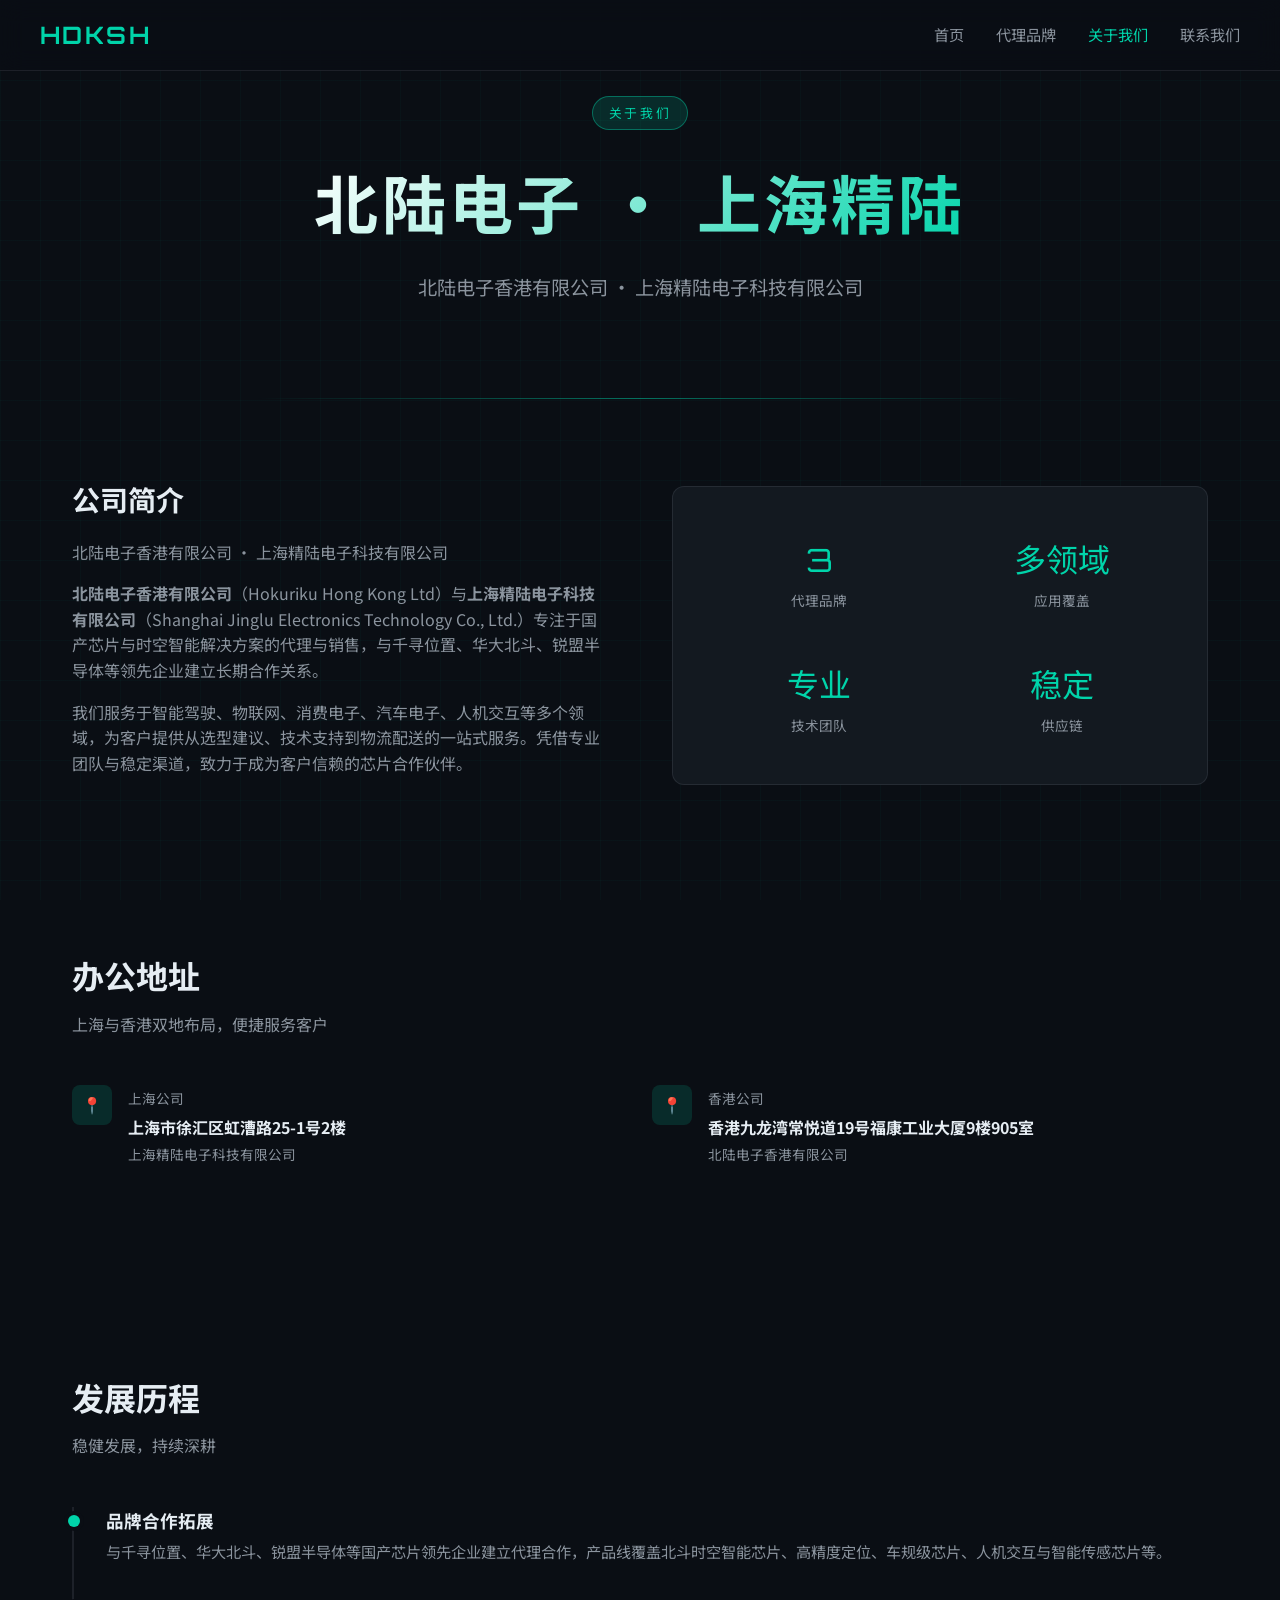
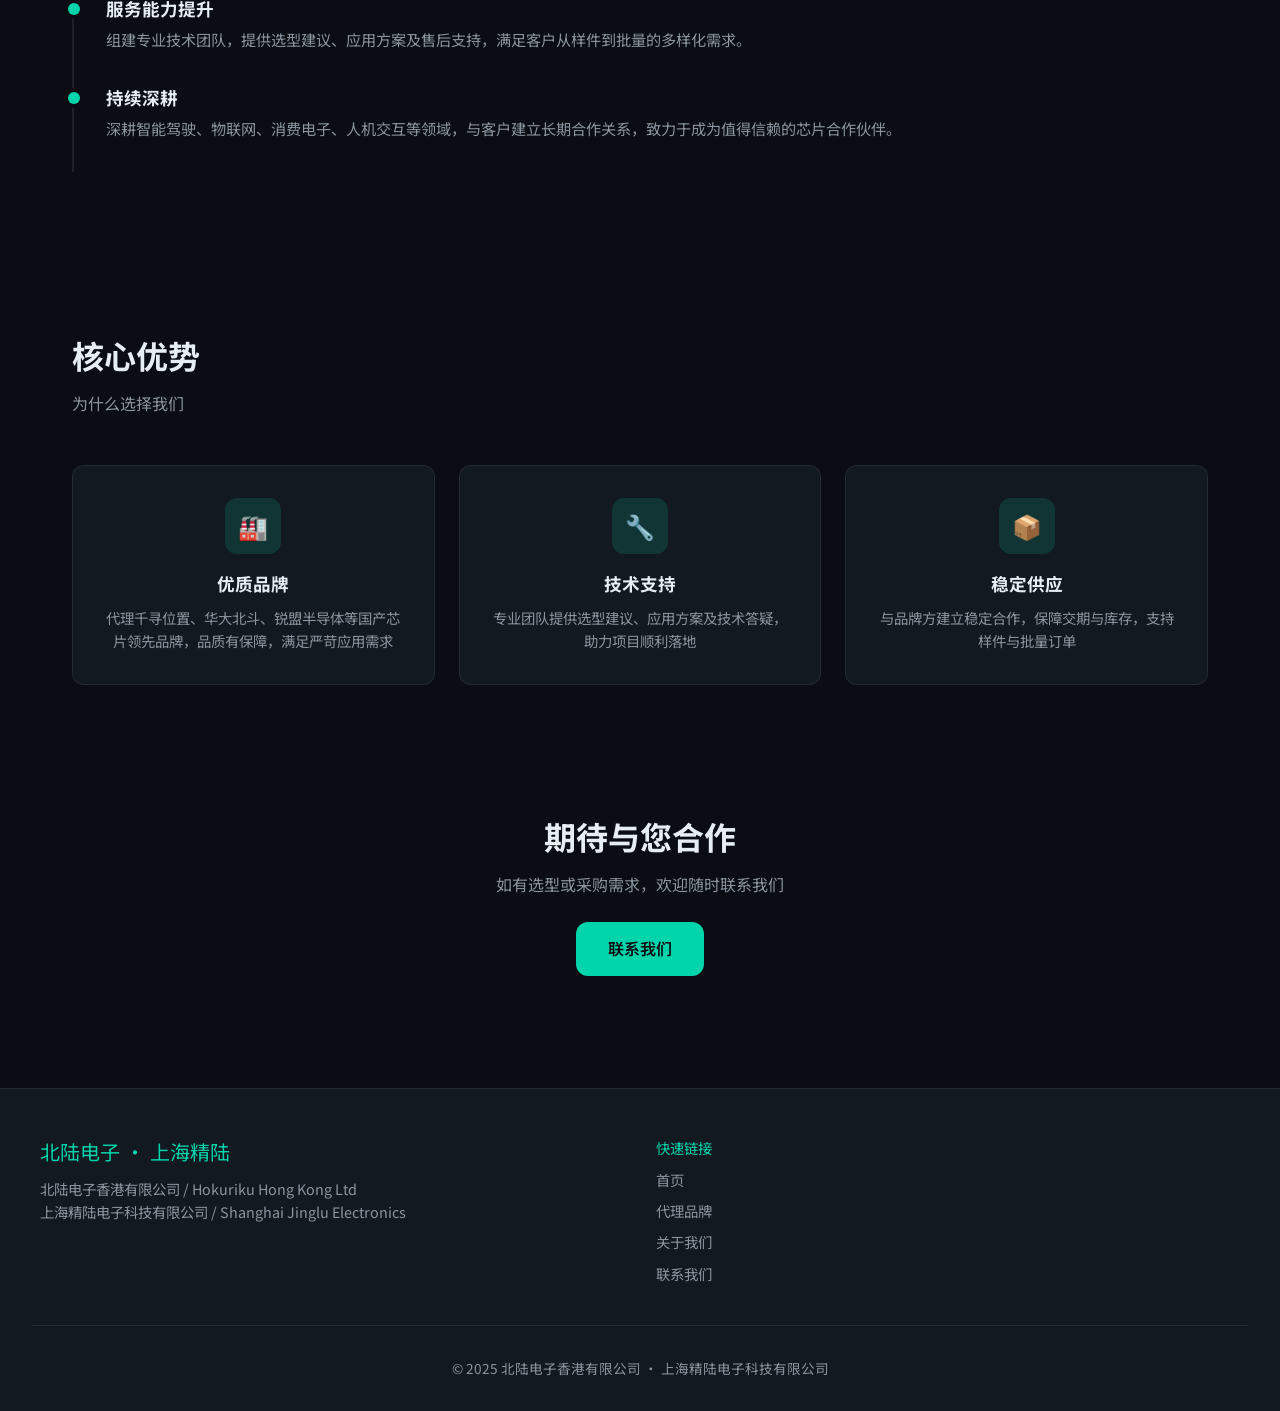
==== about.html @ 19beb390 "更新代理品牌：千寻位置、华大北斗、锐盟半导体 Made-with: Cursor" ====
<!DOCTYPE html>
<html lang="zh-CN">
<head>
  <meta charset="UTF-8">
  <meta name="viewport" content="width=device-width, initial-scale=1.0">
  <meta name="description" content="关于北陆电子香港、上海精陆电子 - 专业电子元器件代理，致力于为工业与消费电子提供优质元器件供应">
  <title>关于我们 - 北陆电子 · 上海精陆</title>
  <link rel="preconnect" href="https://fonts.googleapis.com">
  <link rel="preconnect" href="https://fonts.gstatic.com" crossorigin>
  <link href="https://fonts.googleapis.com/css2?family=Noto+Sans+SC:wght@400;500;600;700&family=Orbitron:wght@600;700&display=swap" rel="stylesheet">
  <link rel="stylesheet" href="css/style.css">
</head>
<body>
  <nav class="nav">
    <div class="nav-inner">
      <a href="index.html" class="logo">HDKSH</a>
      <ul class="nav-links">
        <li><a href="index.html">首页</a></li>
        <li><a href="brands.html">代理品牌</a></li>
        <li><a href="about.html" class="active">关于我们</a></li>
        <li><a href="contact.html">联系我们</a></li>
      </ul>
    </div>
  </nav>

  <main>
    <section class="hero" style="min-height: 40vh;">
      <span class="hero-badge">关于我们</span>
      <h1>北陆电子 · 上海精陆</h1>
      <p class="hero-subtitle">北陆电子香港有限公司 · 上海精陆电子科技有限公司</p>
    </section>

    <section class="section intro-section">
      <div class="intro-text">
        <h2 class="section-title">公司简介</h2>
        <p class="section-subtitle">北陆电子香港有限公司 · 上海精陆电子科技有限公司</p>
        <p><strong>北陆电子香港有限公司</strong>（Hokuriku Hong Kong Ltd）与<strong>上海精陆电子科技有限公司</strong>（Shanghai Jinglu Electronics Technology Co., Ltd.）专注于国产芯片与时空智能解决方案的代理与销售，与千寻位置、华大北斗、锐盟半导体等领先企业建立长期合作关系。</p>
        <p>我们服务于智能驾驶、物联网、消费电子、汽车电子、人机交互等多个领域，为客户提供从选型建议、技术支持到物流配送的一站式服务。凭借专业团队与稳定渠道，致力于成为客户信赖的芯片合作伙伴。</p>
      </div>
      <div class="intro-visual">
        <div class="intro-stat">
          <div class="intro-stat-num">3</div>
          <div class="intro-stat-label">代理品牌</div>
        </div>
        <div class="intro-stat">
          <div class="intro-stat-num">多领域</div>
          <div class="intro-stat-label">应用覆盖</div>
        </div>
        <div class="intro-stat">
          <div class="intro-stat-num">专业</div>
          <div class="intro-stat-label">技术团队</div>
        </div>
        <div class="intro-stat">
          <div class="intro-stat-num">稳定</div>
          <div class="intro-stat-label">供应链</div>
        </div>
      </div>
    </section>

    <section class="section">
      <h2 class="section-title">办公地址</h2>
      <p class="section-subtitle">上海与香港双地布局，便捷服务客户</p>
      <div class="contact-info" style="margin-bottom: 3rem;">
        <div class="contact-item">
          <div class="contact-item-icon">📍</div>
          <div>
            <span>上海公司</span>
            <strong>上海市徐汇区虹漕路25-1号2楼</strong>
            <span style="display: block; margin-top: 0.25rem; font-size: 0.85rem; color: var(--text-secondary);">上海精陆电子科技有限公司</span>
          </div>
        </div>
        <div class="contact-item">
          <div class="contact-item-icon">📍</div>
          <div>
            <span>香港公司</span>
            <strong>香港九龙湾常悦道19号福康工业大厦9楼905室</strong>
            <span style="display: block; margin-top: 0.25rem; font-size: 0.85rem; color: var(--text-secondary);">北陆电子香港有限公司</span>
          </div>
        </div>
      </div>
    </section>

    <section class="section">
      <h2 class="section-title">发展历程</h2>
      <p class="section-subtitle">稳健发展，持续深耕</p>
      <div class="timeline">
        <div class="timeline-item">
          <h3>品牌合作拓展</h3>
          <p>与千寻位置、华大北斗、锐盟半导体等国产芯片领先企业建立代理合作，产品线覆盖北斗时空智能芯片、高精度定位、车规级芯片、人机交互与智能传感芯片等。</p>
        </div>
        <div class="timeline-item">
          <h3>服务能力提升</h3>
          <p>组建专业技术团队，提供选型建议、应用方案及售后支持，满足客户从样件到批量的多样化需求。</p>
        </div>
        <div class="timeline-item">
          <h3>持续深耕</h3>
          <p>深耕智能驾驶、物联网、消费电子、人机交互等领域，与客户建立长期合作关系，致力于成为值得信赖的芯片合作伙伴。</p>
        </div>
      </div>
    </section>

    <section class="section">
      <h2 class="section-title">核心优势</h2>
      <p class="section-subtitle">为什么选择我们</p>
      <div class="advantages">
        <div class="advantage-card">
          <div class="advantage-icon">🏭</div>
          <h3>优质品牌</h3>
          <p>代理千寻位置、华大北斗、锐盟半导体等国产芯片领先品牌，品质有保障，满足严苛应用需求</p>
        </div>
        <div class="advantage-card">
          <div class="advantage-icon">🔧</div>
          <h3>技术支持</h3>
          <p>专业团队提供选型建议、应用方案及技术答疑，助力项目顺利落地</p>
        </div>
        <div class="advantage-card">
          <div class="advantage-icon">📦</div>
          <h3>稳定供应</h3>
          <p>与品牌方建立稳定合作，保障交期与库存，支持样件与批量订单</p>
        </div>
      </div>
    </section>

    <section class="section" style="text-align: center; padding: 3rem 2rem;">
      <h2 class="section-title">期待与您合作</h2>
      <p class="section-subtitle" style="margin-bottom: 1.5rem;">如有选型或采购需求，欢迎随时联系我们</p>
      <a href="contact.html" class="btn btn-primary">联系我们</a>
    </section>
  </main>

  <footer class="footer">
    <div class="footer-inner">
      <div>
        <div class="footer-brand">北陆电子 · 上海精陆</div>
        <p style="color: var(--text-secondary); font-size: 0.9rem;">北陆电子香港有限公司 / Hokuriku Hong Kong Ltd</p>
        <p style="color: var(--text-secondary); font-size: 0.9rem;">上海精陆电子科技有限公司 / Shanghai Jinglu Electronics</p>
      </div>
      <div>
        <div class="footer-brand" style="font-size: 0.9rem;">快速链接</div>
        <ul class="footer-links">
          <li><a href="index.html">首页</a></li>
          <li><a href="brands.html">代理品牌</a></li>
          <li><a href="about.html">关于我们</a></li>
          <li><a href="contact.html">联系我们</a></li>
        </ul>
      </div>
    </div>
    <div class="footer-bottom">
      © 2025 北陆电子香港有限公司 · 上海精陆电子科技有限公司
    </div>
  </footer>

  <script src="js/main.js"></script>
</body>
</html>
---- css/style.css ----
/* ============================================
   HDKSH 电子元器件 - 全局样式
   设计理念：科技感、工业风、高辨识度
   ============================================ */

/* 变量定义 */
:root {
  --bg-dark: #0a0e14;
  --bg-card: #131920;
  --bg-card-hover: #1a212c;
  --accent-cyan: #00d4aa;
  --accent-blue: #3b82f6;
  --accent-glow: rgba(0, 212, 170, 0.3);
  --text-primary: #e6edf3;
  --text-secondary: #8b949e;
  --border-subtle: rgba(139, 148, 158, 0.15);
  --font-display: 'Orbitron', 'Noto Sans SC', sans-serif;
  --font-body: 'Noto Sans SC', -apple-system, sans-serif;
  --radius: 12px;
  --transition: 0.3s cubic-bezier(0.4, 0, 0.2, 1);
}

/* 基础重置 */
*, *::before, *::after {
  box-sizing: border-box;
  margin: 0;
  padding: 0;
}

html {
  scroll-behavior: smooth;
}

body {
  font-family: var(--font-body);
  background: var(--bg-dark);
  color: var(--text-primary);
  line-height: 1.6;
  overflow-x: hidden;
}

/* 背景装饰 - 电路板风格网格 */
body::before {
  content: '';
  position: fixed;
  top: 0;
  left: 0;
  width: 100%;
  height: 100%;
  background-image: 
    linear-gradient(rgba(0, 212, 170, 0.03) 1px, transparent 1px),
    linear-gradient(90deg, rgba(0, 212, 170, 0.03) 1px, transparent 1px);
  background-size: 40px 40px;
  pointer-events: none;
  z-index: 0;
}

/* 导航栏 */
.nav {
  position: fixed;
  top: 0;
  left: 0;
  right: 0;
  z-index: 100;
  padding: 1rem 2rem;
  background: rgba(10, 14, 20, 0.85);
  backdrop-filter: blur(12px);
  border-bottom: 1px solid var(--border-subtle);
  transition: var(--transition);
}

.nav-inner {
  max-width: 1200px;
  margin: 0 auto;
  display: flex;
  justify-content: space-between;
  align-items: center;
}

.logo {
  font-family: var(--font-display);
  font-size: 1.5rem;
  font-weight: 700;
  color: var(--accent-cyan);
  letter-spacing: 0.1em;
  text-decoration: none;
}

.nav-links {
  display: flex;
  gap: 2rem;
  list-style: none;
}

.nav-links a {
  color: var(--text-secondary);
  text-decoration: none;
  font-size: 0.95rem;
  transition: color var(--transition);
}

.nav-links a:hover,
.nav-links a.active {
  color: var(--accent-cyan);
}

/* 主内容区 */
main {
  position: relative;
  z-index: 1;
  min-height: 100vh;
}

/* 英雄区 */
.hero {
  min-height: 100vh;
  display: flex;
  flex-direction: column;
  justify-content: center;
  align-items: center;
  text-align: center;
  padding: 6rem 2rem 4rem;
  position: relative;
}

.hero::after {
  content: '';
  position: absolute;
  bottom: 0;
  left: 50%;
  transform: translateX(-50%);
  width: 60%;
  height: 1px;
  background: linear-gradient(90deg, transparent, var(--accent-cyan), transparent);
  opacity: 0.5;
}

.hero-badge {
  display: inline-block;
  padding: 0.35rem 1rem;
  background: rgba(0, 212, 170, 0.15);
  border: 1px solid rgba(0, 212, 170, 0.4);
  border-radius: 2rem;
  font-size: 0.8rem;
  color: var(--accent-cyan);
  letter-spacing: 0.2em;
  margin-bottom: 1.5rem;
  animation: fadeInUp 0.8s ease-out;
}

.hero h1 {
  font-family: var(--font-display);
  font-size: clamp(2.5rem, 6vw, 4rem);
  font-weight: 700;
  letter-spacing: 0.05em;
  margin-bottom: 1rem;
  background: linear-gradient(135deg, #fff 0%, var(--accent-cyan) 100%);
  -webkit-background-clip: text;
  -webkit-text-fill-color: transparent;
  background-clip: text;
  animation: fadeInUp 0.8s ease-out 0.1s both;
}

.hero-subtitle {
  font-size: 1.2rem;
  color: var(--text-secondary);
  max-width: 500px;
  margin: 0 auto 2rem;
  animation: fadeInUp 0.8s ease-out 0.2s both;
}

.hero-cta {
  display: flex;
  gap: 1rem;
  flex-wrap: wrap;
  justify-content: center;
  animation: fadeInUp 0.8s ease-out 0.3s both;
}

.btn {
  display: inline-block;
  padding: 0.9rem 2rem;
  border-radius: var(--radius);
  font-weight: 600;
  text-decoration: none;
  transition: var(--transition);
  cursor: pointer;
}

.btn-primary {
  background: var(--accent-cyan);
  color: var(--bg-dark);
  border: none;
}

.btn-primary:hover {
  background: #00f5c4;
  box-shadow: 0 0 30px var(--accent-glow);
  transform: translateY(-2px);
}

.btn-outline {
  background: transparent;
  color: var(--accent-cyan);
  border: 2px solid var(--accent-cyan);
}

.btn-outline:hover {
  background: rgba(0, 212, 170, 0.1);
  transform: translateY(-2px);
}

/* 通用区块 */
.section {
  max-width: 1200px;
  margin: 0 auto;
  padding: 5rem 2rem;
}

.section-title {
  font-family: var(--font-display);
  font-size: 2rem;
  margin-bottom: 0.5rem;
  color: var(--text-primary);
}

.section-subtitle {
  color: var(--text-secondary);
  margin-bottom: 3rem;
}

/* 品牌卡片网格 */
.brands-grid {
  display: grid;
  grid-template-columns: repeat(auto-fill, minmax(320px, 1fr));
  gap: 1.5rem;
}

.brand-card {
  background: var(--bg-card);
  border: 1px solid var(--border-subtle);
  border-radius: var(--radius);
  padding: 2rem;
  transition: var(--transition);
  position: relative;
  overflow: hidden;
}

.brand-card::before {
  content: '';
  position: absolute;
  top: 0;
  left: 0;
  width: 4px;
  height: 0;
  background: var(--accent-cyan);
  transition: height var(--transition);
}

.brand-card:hover {
  background: var(--bg-card-hover);
  border-color: rgba(0, 212, 170, 0.3);
  transform: translateY(-4px);
  box-shadow: 0 12px 40px rgba(0, 0, 0, 0.3);
}

.brand-card:hover::before {
  height: 100%;
}

.brand-card.hidden {
  display: none;
}

.brand-header {
  display: flex;
  align-items: center;
  gap: 1rem;
  margin-bottom: 1rem;
}

.brand-logo {
  width: 48px;
  height: 48px;
  background: rgba(0, 212, 170, 0.15);
  border-radius: 8px;
  display: flex;
  align-items: center;
  justify-content: center;
  font-family: var(--font-display);
  font-weight: 700;
  font-size: 1rem;
  color: var(--accent-cyan);
}

.brand-name {
  font-family: var(--font-display);
  font-size: 1.25rem;
  font-weight: 600;
}

.brand-region {
  font-size: 0.8rem;
  color: var(--text-secondary);
  margin-bottom: 0.75rem;
}

.brand-desc {
  font-size: 0.95rem;
  color: var(--text-secondary);
  margin-bottom: 1rem;
  line-height: 1.6;
}

.brand-tags {
  display: flex;
  flex-wrap: wrap;
  gap: 0.5rem;
}

.brand-tag {
  padding: 0.25rem 0.75rem;
  background: rgba(0, 212, 170, 0.1);
  border-radius: 1rem;
  font-size: 0.75rem;
  color: var(--accent-cyan);
}

/* 品牌筛选 */
.brand-filters {
  display: flex;
  flex-wrap: wrap;
  gap: 0.5rem;
  margin-bottom: 2rem;
  justify-content: center;
}

.filter-btn {
  padding: 0.5rem 1.25rem;
  background: var(--bg-card);
  border: 1px solid var(--border-subtle);
  border-radius: 2rem;
  color: var(--text-secondary);
  font-size: 0.9rem;
  cursor: pointer;
  transition: var(--transition);
}

.filter-btn:hover,
.filter-btn.active {
  background: rgba(0, 212, 170, 0.15);
  border-color: var(--accent-cyan);
  color: var(--accent-cyan);
}

/* 首页简介区块 */
.intro-section {
  display: grid;
  grid-template-columns: 1fr 1fr;
  gap: 4rem;
  align-items: center;
}

@media (max-width: 768px) {
  .intro-section {
    grid-template-columns: 1fr;
  }
}

.intro-text h2 {
  font-family: var(--font-display);
  font-size: 1.75rem;
  margin-bottom: 1rem;
}

.intro-text p {
  color: var(--text-secondary);
  margin-bottom: 1rem;
}

.intro-visual {
  background: var(--bg-card);
  border: 1px solid var(--border-subtle);
  border-radius: var(--radius);
  padding: 2rem;
  display: grid;
  grid-template-columns: repeat(2, 1fr);
  gap: 1rem;
}

.intro-stat {
  text-align: center;
  padding: 1rem;
}

.intro-stat-num {
  font-family: var(--font-display);
  font-size: 2rem;
  color: var(--accent-cyan);
  margin-bottom: 0.25rem;
}

.intro-stat-label {
  font-size: 0.85rem;
  color: var(--text-secondary);
}

/* 优势区块 */
.advantages {
  display: grid;
  grid-template-columns: repeat(auto-fit, minmax(260px, 1fr));
  gap: 1.5rem;
}

.advantage-card {
  background: var(--bg-card);
  border: 1px solid var(--border-subtle);
  border-radius: var(--radius);
  padding: 2rem;
  text-align: center;
  transition: var(--transition);
}

.advantage-card:hover {
  border-color: rgba(0, 212, 170, 0.3);
  transform: translateY(-4px);
}

.advantage-icon {
  width: 56px;
  height: 56px;
  margin: 0 auto 1rem;
  background: rgba(0, 212, 170, 0.15);
  border-radius: 12px;
  display: flex;
  align-items: center;
  justify-content: center;
  font-size: 1.5rem;
}

.advantage-card h3 {
  font-size: 1.1rem;
  margin-bottom: 0.5rem;
}

.advantage-card p {
  font-size: 0.9rem;
  color: var(--text-secondary);
}

/* 页脚 */
.footer {
  background: var(--bg-card);
  border-top: 1px solid var(--border-subtle);
  padding: 3rem 2rem 2rem;
  margin-top: 4rem;
}

.footer-inner {
  max-width: 1200px;
  margin: 0 auto;
  display: grid;
  grid-template-columns: repeat(auto-fit, minmax(200px, 1fr));
  gap: 2rem;
  margin-bottom: 2rem;
}

.footer-brand {
  font-family: var(--font-display);
  font-size: 1.25rem;
  color: var(--accent-cyan);
  margin-bottom: 0.5rem;
}

.footer-links {
  list-style: none;
}

.footer-links a {
  color: var(--text-secondary);
  text-decoration: none;
  font-size: 0.9rem;
  display: block;
  margin-bottom: 0.5rem;
  transition: color var(--transition);
}

.footer-links a:hover {
  color: var(--accent-cyan);
}

.footer-bottom {
  text-align: center;
  padding-top: 2rem;
  border-top: 1px solid var(--border-subtle);
  color: var(--text-secondary);
  font-size: 0.85rem;
}

/* 联系页表单 */
.contact-form {
  max-width: 560px;
  margin: 0 auto;
}

.form-group {
  margin-bottom: 1.5rem;
}

.form-group label {
  display: block;
  margin-bottom: 0.5rem;
  font-size: 0.9rem;
  color: var(--text-secondary);
}

.form-group input,
.form-group textarea {
  width: 100%;
  padding: 0.9rem 1rem;
  background: var(--bg-card);
  border: 1px solid var(--border-subtle);
  border-radius: var(--radius);
  color: var(--text-primary);
  font-family: inherit;
  font-size: 1rem;
  transition: border-color var(--transition);
}

.form-group input:focus,
.form-group textarea:focus {
  outline: none;
  border-color: var(--accent-cyan);
}

.form-group textarea {
  min-height: 140px;
  resize: vertical;
}

.contact-info {
  display: grid;
  grid-template-columns: repeat(auto-fit, minmax(200px, 1fr));
  gap: 1.5rem;
  margin-top: 2rem;
}

.contact-item {
  display: flex;
  align-items: flex-start;
  gap: 1rem;
}

.contact-item-icon {
  width: 40px;
  height: 40px;
  background: rgba(0, 212, 170, 0.15);
  border-radius: 8px;
  display: flex;
  align-items: center;
  justify-content: center;
  flex-shrink: 0;
}

.contact-item span {
  font-size: 0.85rem;
  color: var(--text-secondary);
}

.contact-item strong {
  display: block;
  margin-top: 0.25rem;
  color: var(--text-primary);
}

/* 关于我们 - 时间线 */
.timeline {
  position: relative;
  padding-left: 2rem;
  border-left: 2px solid var(--border-subtle);
}

.timeline-item {
  position: relative;
  padding-bottom: 2rem;
}

.timeline-item::before {
  content: '';
  position: absolute;
  left: -2rem;
  top: 0.5rem;
  transform: translateX(-50%);
  width: 12px;
  height: 12px;
  background: var(--accent-cyan);
  border-radius: 50%;
  box-shadow: 0 0 0 4px var(--bg-dark);
}

.timeline-item h3 {
  font-size: 1.1rem;
  margin-bottom: 0.25rem;
}

.timeline-item p {
  color: var(--text-secondary);
  font-size: 0.95rem;
}

/* 动画 */
@keyframes fadeInUp {
  from {
    opacity: 0;
    transform: translateY(20px);
  }
  to {
    opacity: 1;
    transform: translateY(0);
  }
}

/* 响应式 */
@media (max-width: 768px) {
  .nav-links {
    gap: 1rem;
  }
  
  .hero {
    padding: 5rem 1.5rem 3rem;
  }
  
  .section {
    padding: 3rem 1.5rem;
  }
  
  .brands-grid {
    grid-template-columns: 1fr;
  }
}
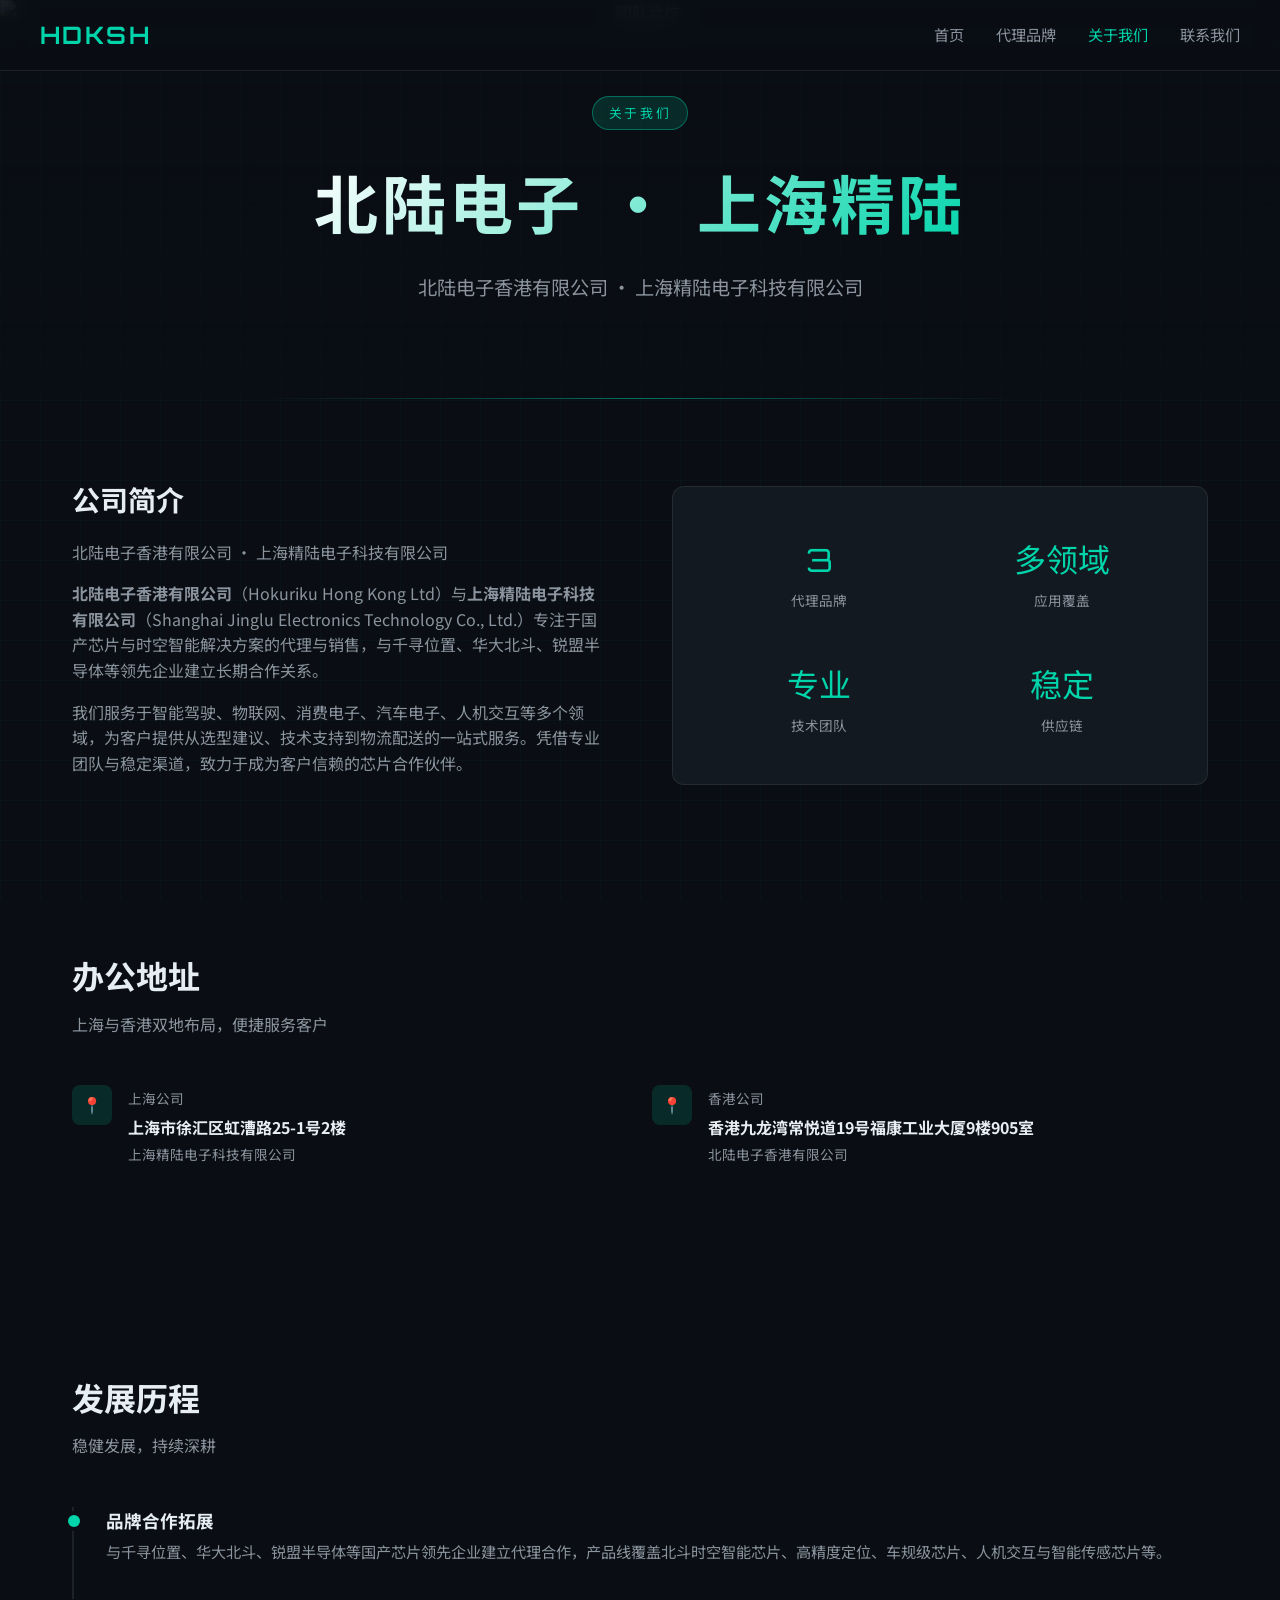
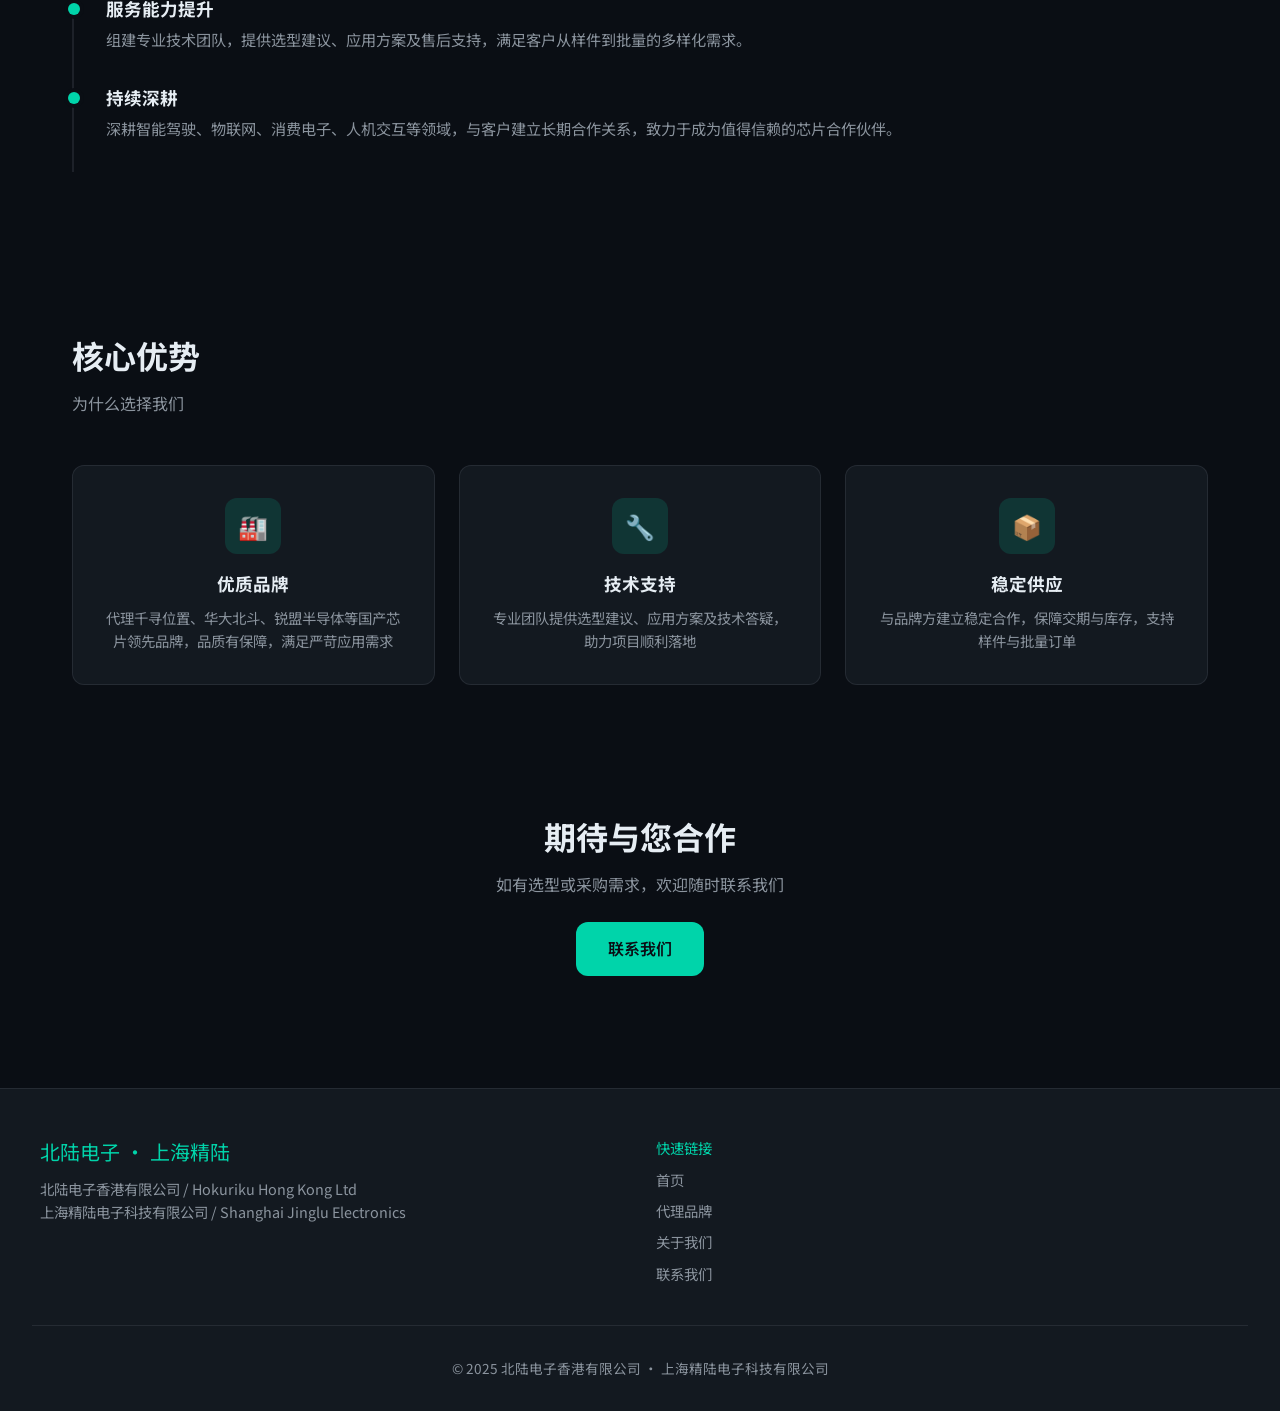
==== commit d0465d37: "添加 Hero 背景图、favicon；图片使用 picsum CDN Made-with: Cursor" ====
--- a/about.html
+++ b/about.html
@@ -5,6 +5,7 @@
   <meta name="viewport" content="width=device-width, initial-scale=1.0">
   <meta name="description" content="关于北陆电子香港、上海精陆电子 - 专业电子元器件代理，致力于为工业与消费电子提供优质元器件供应">
   <title>关于我们 - 北陆电子 · 上海精陆</title>
+  <link rel="icon" type="image/svg+xml" href="favicon.svg">
   <link rel="preconnect" href="https://fonts.googleapis.com">
   <link rel="preconnect" href="https://fonts.gstatic.com" crossorigin>
   <link href="https://fonts.googleapis.com/css2?family=Noto+Sans+SC:wght@400;500;600;700&family=Orbitron:wght@600;700&display=swap" rel="stylesheet">
@@ -24,7 +25,9 @@
   </nav>
 
   <main>
-    <section class="hero" style="min-height: 40vh;">
+    <section class="hero hero-with-bg" style="min-height: 40vh;">
+      <img class="hero-bg-img" src="https://images.unsplash.com/photo-1522071820081-009f0129c71c?w=1920&q=80" alt="团队合作">
+      <div class="hero-bg-overlay"></div>
       <span class="hero-badge">关于我们</span>
       <h1>北陆电子 · 上海精陆</h1>
       <p class="hero-subtitle">北陆电子香港有限公司 · 上海精陆电子科技有限公司</p>
--- a/css/style.css
+++ b/css/style.css
@@ -123,6 +123,32 @@
   position: relative;
 }
 
+/* 英雄区背景图 - 芯片/科技主题 */
+.hero-with-bg {
+  position: relative;
+  overflow: hidden;
+}
+
+.hero-with-bg .hero-bg-img {
+  position: absolute;
+  top: 0;
+  left: 0;
+  width: 100%;
+  height: 100%;
+  object-fit: cover;
+  z-index: -2;
+}
+
+.hero-with-bg .hero-bg-overlay {
+  position: absolute;
+  top: 0;
+  left: 0;
+  width: 100%;
+  height: 100%;
+  background: linear-gradient(rgba(10, 14, 20, 0.4) 0%, rgba(10, 14, 20, 0.65) 100%);
+  z-index: -1;
+}
+
 .hero::after {
   content: '';
   position: absolute;
@@ -618,6 +644,91 @@
     opacity: 1;
     transform: translateY(0);
   }
+}
+
+/* 产品详情页 */
+.product-detail .product-section {
+  margin-bottom: 2.5rem;
+}
+
+.product-detail .product-section h3 {
+  font-family: var(--font-display);
+  font-size: 1.1rem;
+  color: var(--accent-cyan);
+  margin-bottom: 1rem;
+  padding-bottom: 0.5rem;
+  border-bottom: 1px solid var(--border-subtle);
+}
+
+.product-detail .product-section ul {
+  list-style: none;
+  padding-left: 0;
+}
+
+.product-detail .product-section li {
+  position: relative;
+  padding-left: 1.25rem;
+  margin-bottom: 0.5rem;
+  color: var(--text-secondary);
+}
+
+.product-detail .product-section li::before {
+  content: '•';
+  position: absolute;
+  left: 0;
+  color: var(--accent-cyan);
+}
+
+.product-detail .product-section p {
+  color: var(--text-secondary);
+  margin-bottom: 0.75rem;
+  font-size: 0.95rem;
+}
+
+.product-detail .product-table {
+  width: 100%;
+  border-collapse: collapse;
+  margin: 1rem 0;
+  font-size: 0.9rem;
+}
+
+.product-detail .product-table th,
+.product-detail .product-table td {
+  padding: 0.6rem 1rem;
+  text-align: left;
+  border-bottom: 1px solid var(--border-subtle);
+}
+
+.product-detail .product-table th {
+  color: var(--accent-cyan);
+  font-weight: 600;
+}
+
+.product-detail .product-table td {
+  color: var(--text-secondary);
+}
+
+.product-detail .product-link {
+  display: inline-flex;
+  align-items: center;
+  gap: 0.5rem;
+  color: var(--accent-cyan);
+  text-decoration: none;
+  font-size: 0.9rem;
+  margin-bottom: 1rem;
+}
+
+.product-detail .product-link:hover {
+  text-decoration: underline;
+}
+
+.product-detail .sub-list {
+  margin-left: 1rem;
+  margin-top: 0.5rem;
+}
+
+.product-detail .sub-list li {
+  padding-left: 1rem;
 }
 
 /* 响应式 */
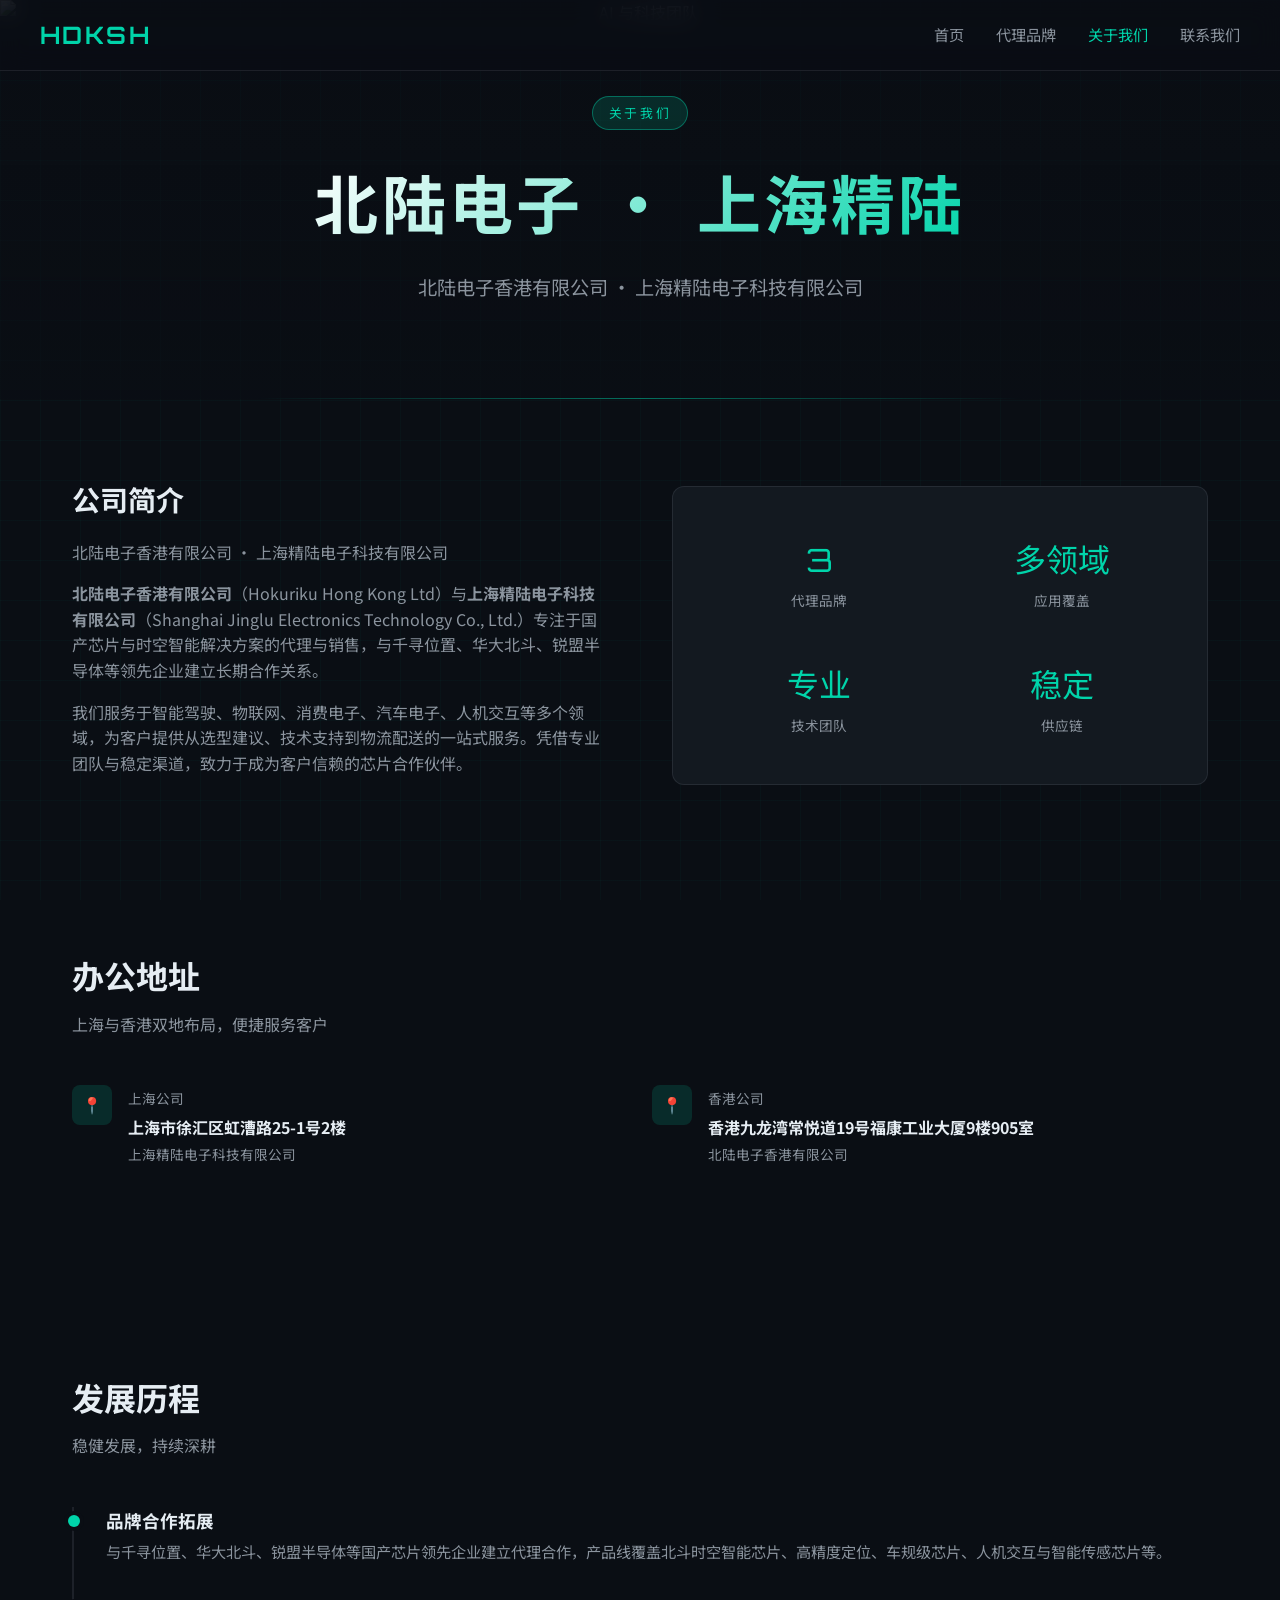
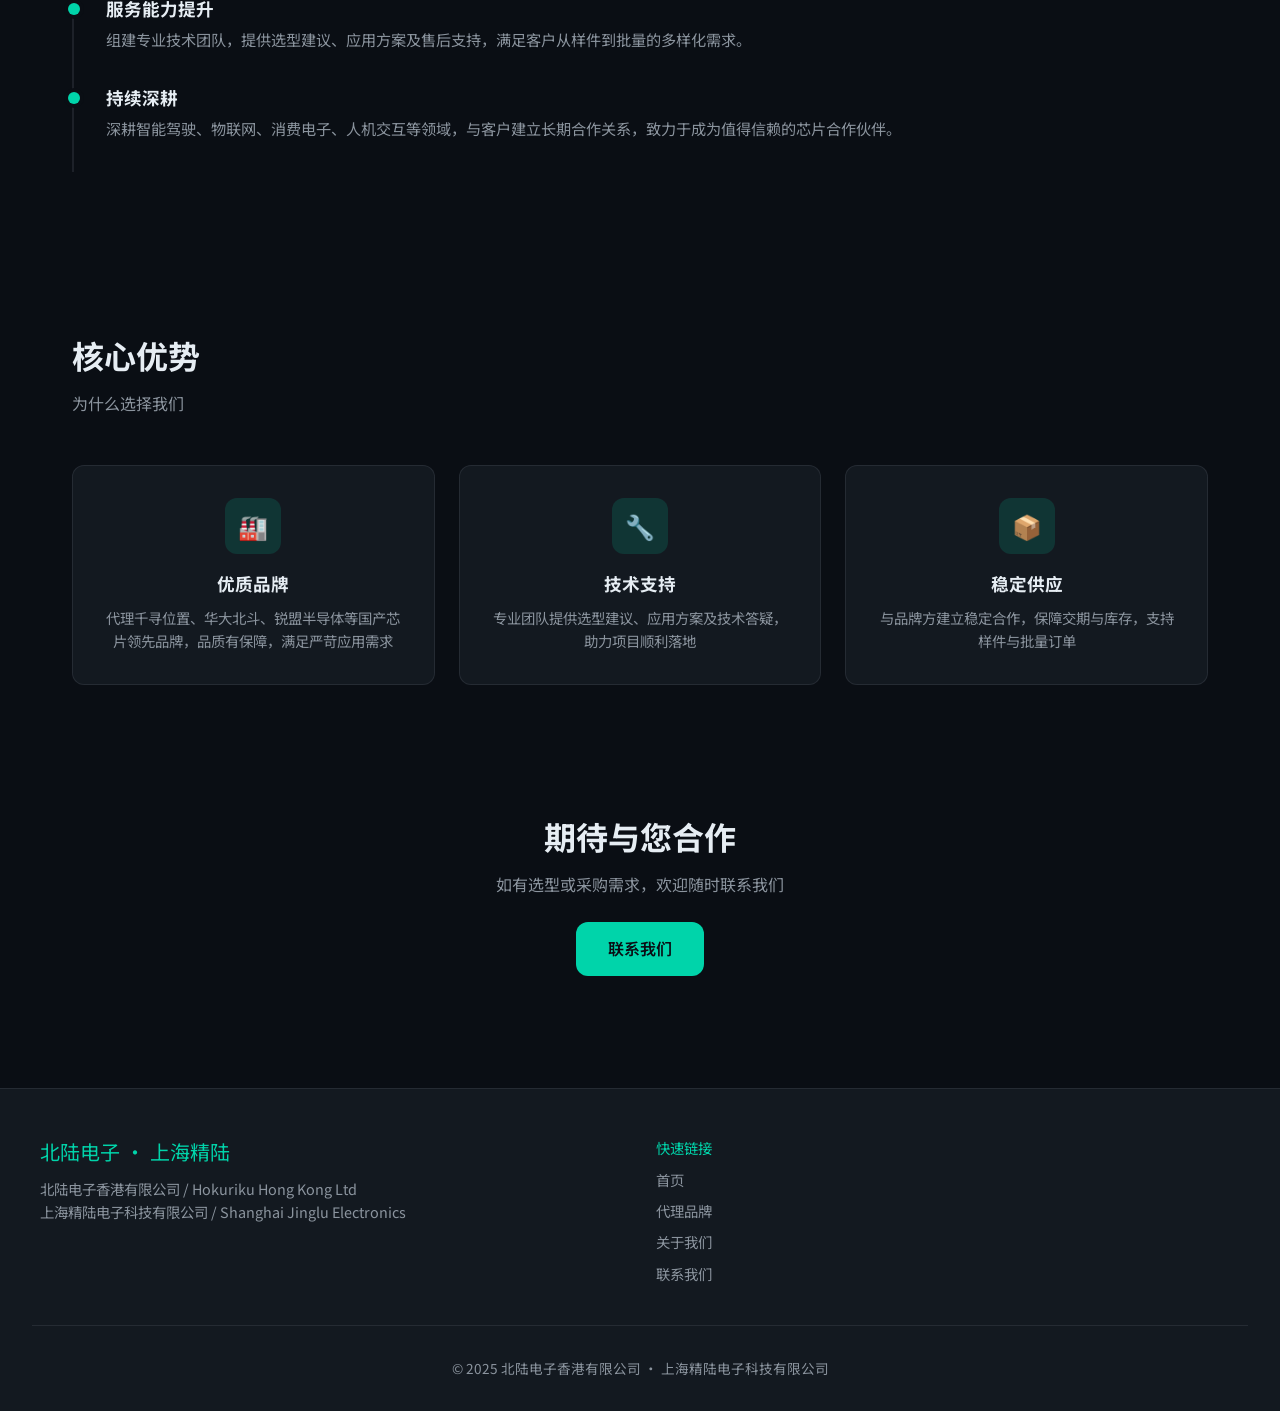
==== commit 6d49161a: "Hero 图更换为 AI 主题图片 首页、代理品牌、关于我们、联系我们均使用 Unsplash AI 相关图片  Made-with: Cursor" ====
--- a/about.html
+++ b/about.html
@@ -26,7 +26,7 @@
 
   <main>
     <section class="hero hero-with-bg" style="min-height: 40vh;">
-      <img class="hero-bg-img" src="https://images.unsplash.com/photo-1522071820081-009f0129c71c?w=1920&q=80" alt="团队合作">
+      <img class="hero-bg-img" src="https://images.unsplash.com/photo-1635070041072-e363cbe458c5?w=1920&q=80" alt="AI 与科技团队">
       <div class="hero-bg-overlay"></div>
       <span class="hero-badge">关于我们</span>
       <h1>北陆电子 · 上海精陆</h1>
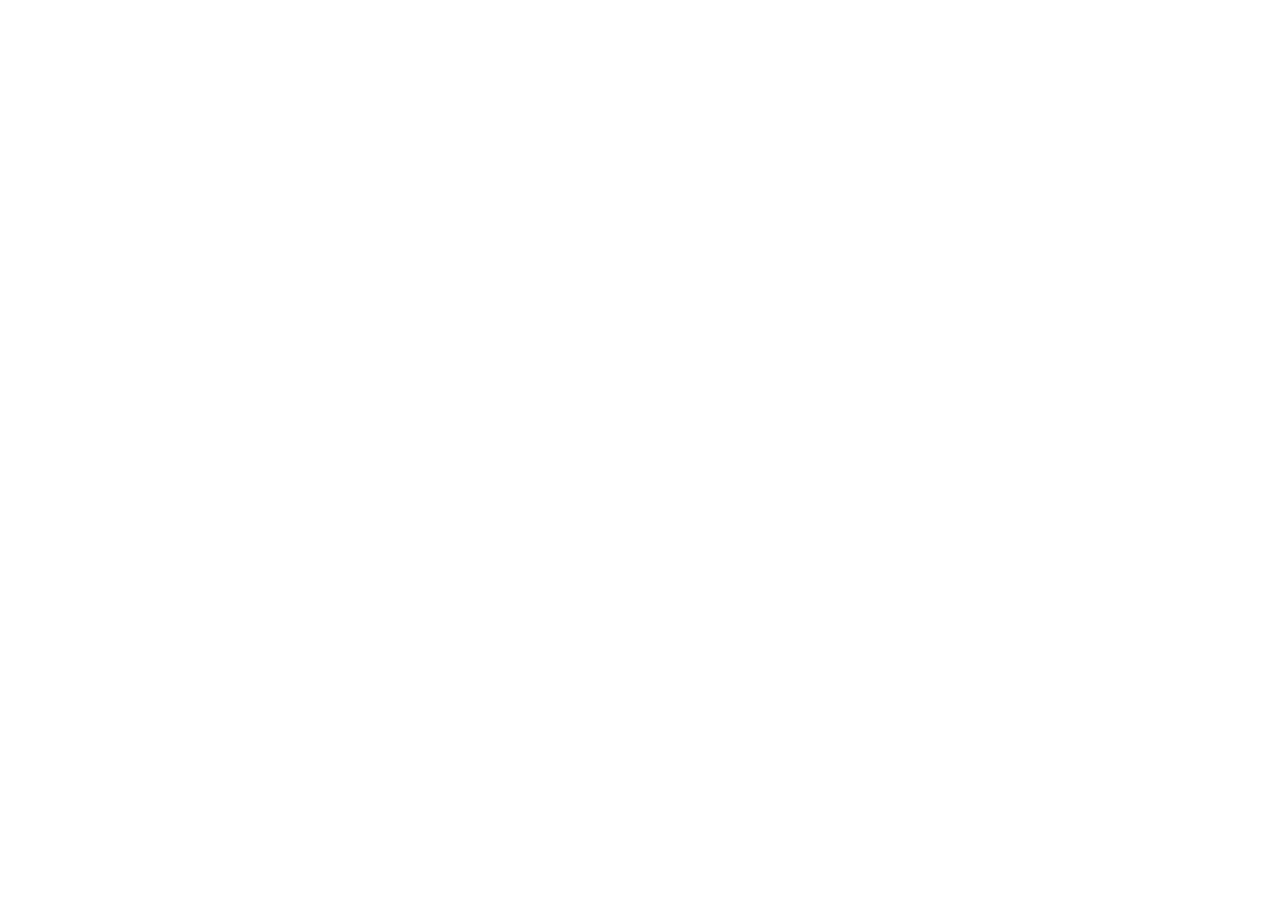
==== commit 9315b6dc: "添加 HTTP 自动跳转 HTTPS，确保安全访问 Made-with: Cursor" ====
--- a/about.html
+++ b/about.html
@@ -10,6 +10,7 @@
   <link rel="preconnect" href="https://fonts.gstatic.com" crossorigin>
   <link href="https://fonts.googleapis.com/css2?family=Noto+Sans+SC:wght@400;500;600;700&family=Orbitron:wght@600;700&display=swap" rel="stylesheet">
   <link rel="stylesheet" href="css/style.css">
+  <script>if(location.protocol!=='https:'&&location.hostname!=='localhost')location.replace('https:'+location.href.substring(location.protocol.length));</script>
 </head>
 <body>
   <nav class="nav">
@@ -26,7 +27,7 @@
 
   <main>
     <section class="hero hero-with-bg" style="min-height: 40vh;">
-      <img class="hero-bg-img" src="https://images.unsplash.com/photo-1635070041072-e363cbe458c5?w=1920&q=80" alt="AI 与科技团队">
+      <img class="hero-bg-img" src="https://images.unsplash.com/photo-1677442136019-21780ecad995?w=1920&q=80" alt="AI 与科技团队">
       <div class="hero-bg-overlay"></div>
       <span class="hero-badge">关于我们</span>
       <h1>北陆电子 · 上海精陆</h1>
